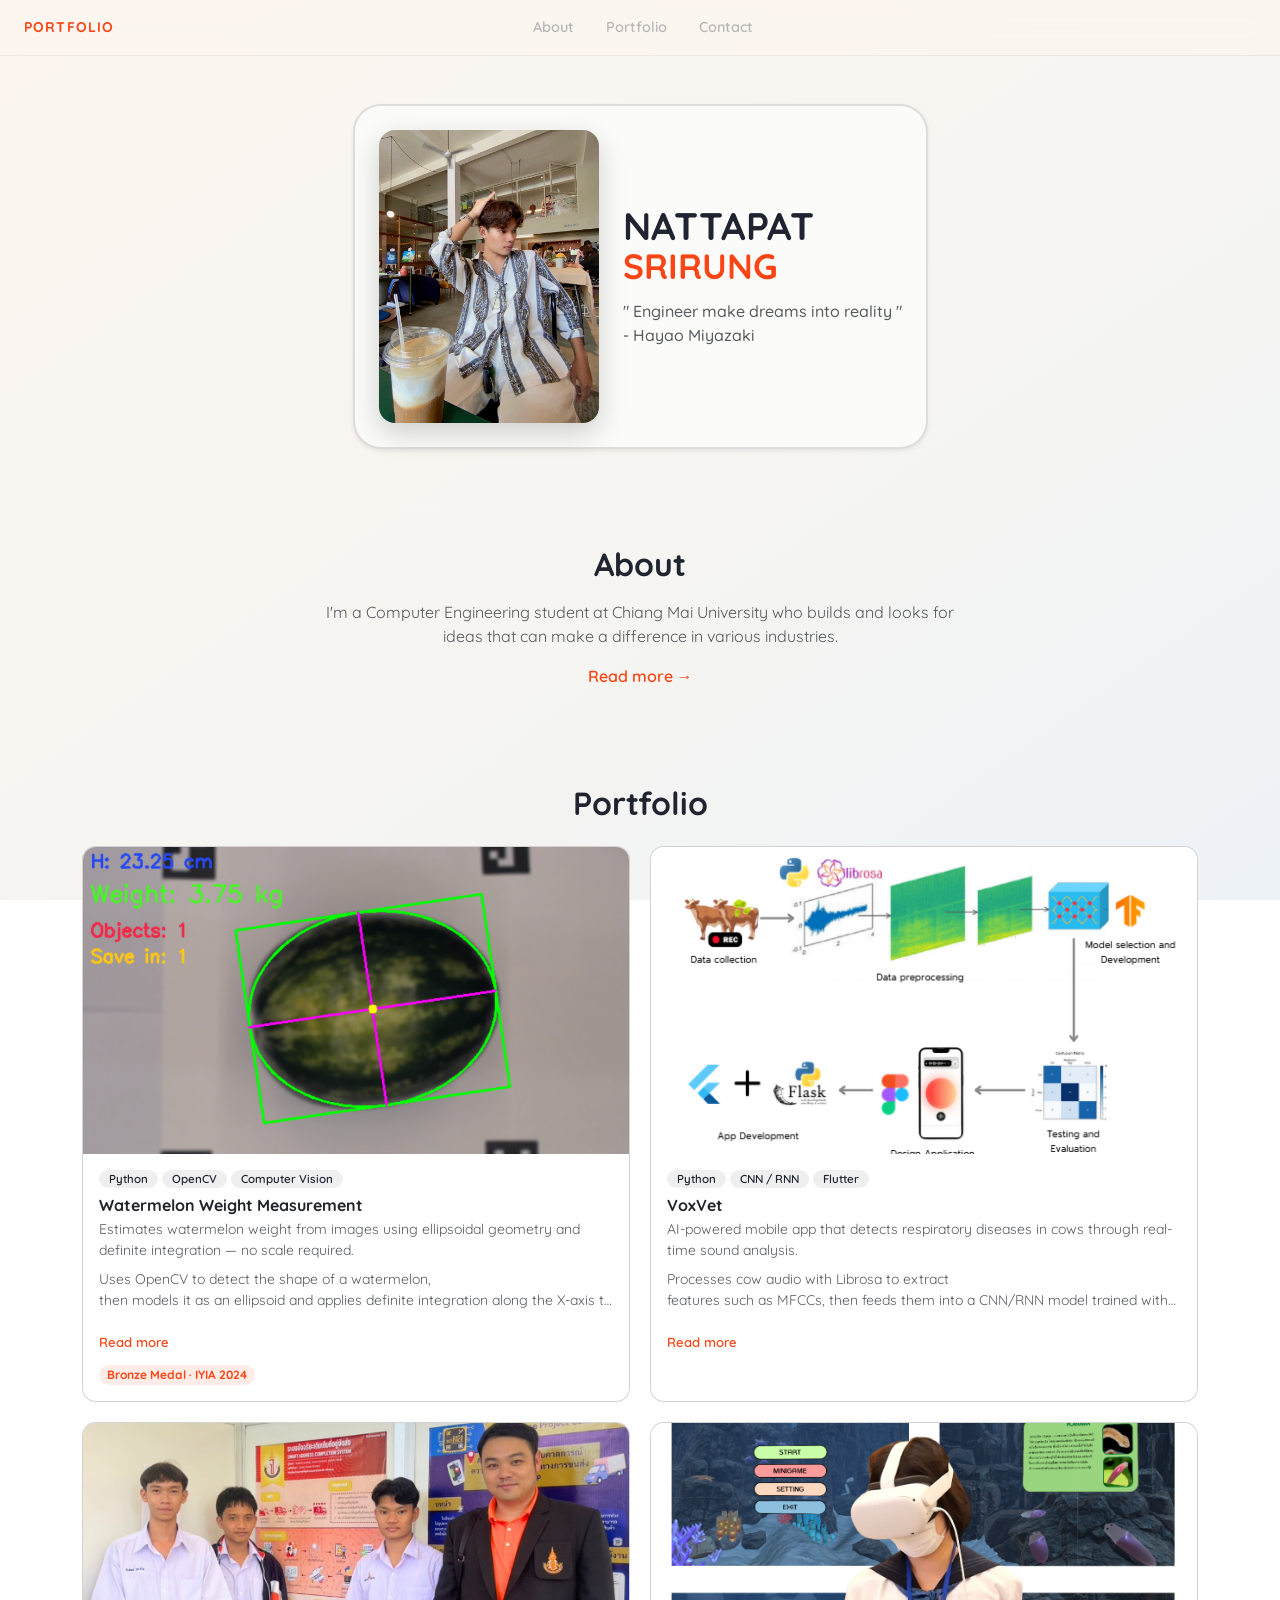
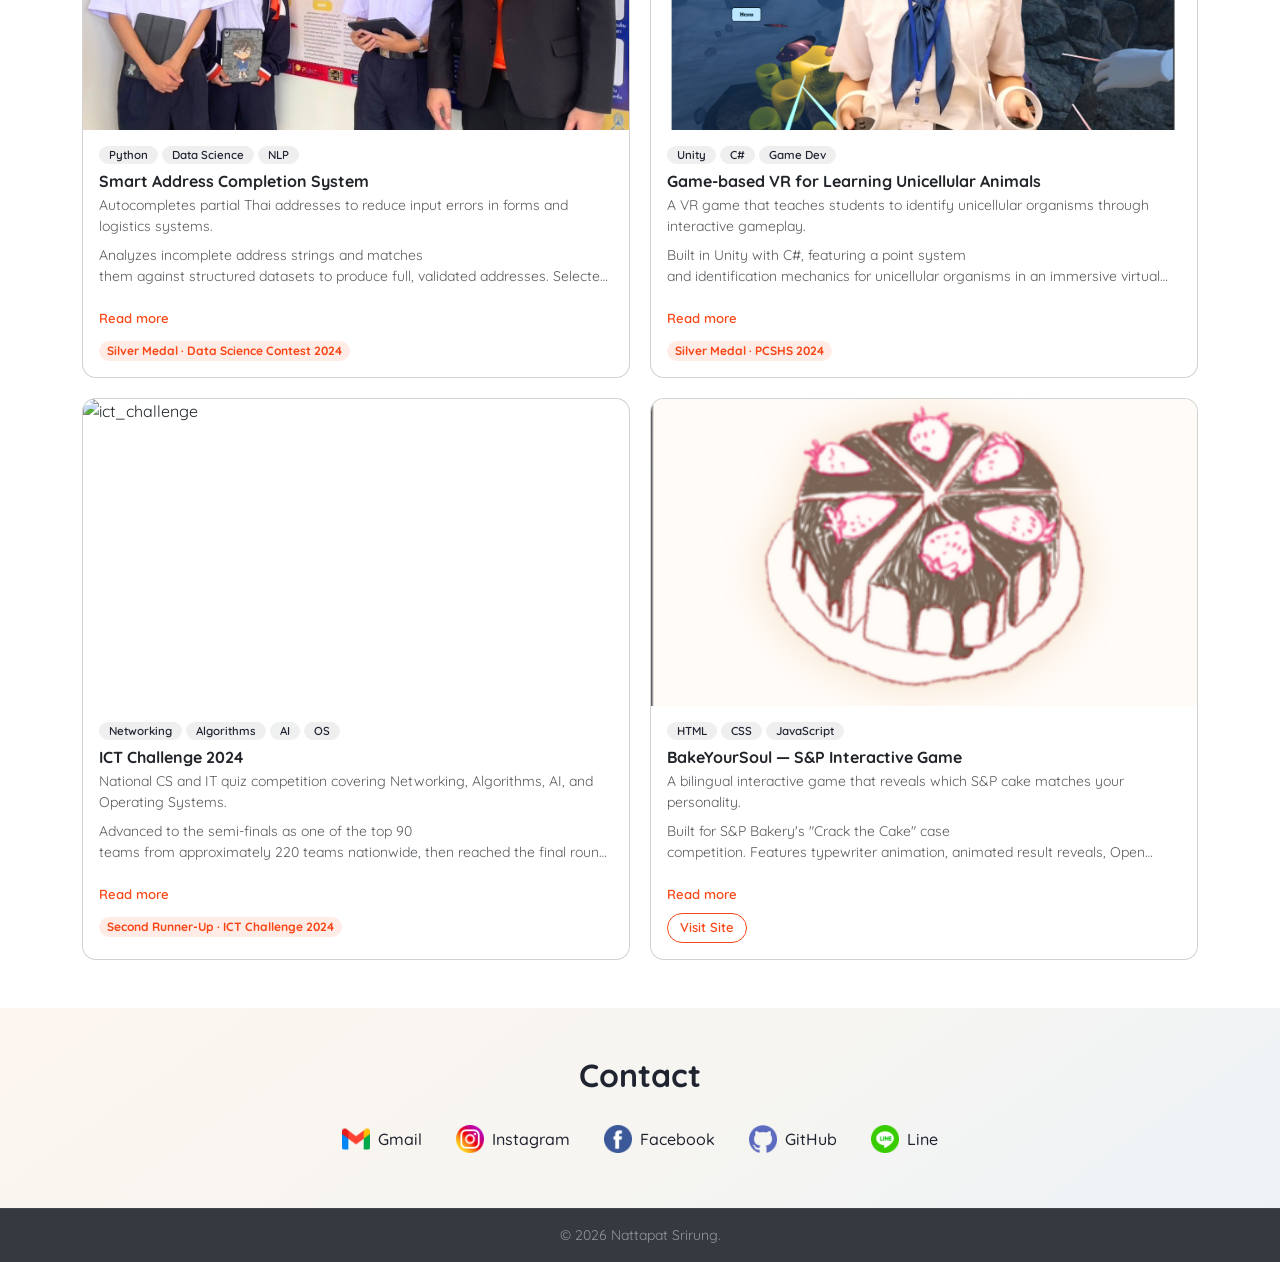
==== index.html @ de03b47b "finish" ====
<!doctype html>
<html lang="en">

<head>
    <meta charset="UTF-8" />
    <meta name="viewport" content="width=device-width, initial-scale=1.0" />
    <title>Portfolio</title>
    <link href="https://cdn.jsdelivr.net/npm/bootstrap@5.3.3/dist/css/bootstrap.min.css" rel="stylesheet" />
    <link rel="stylesheet" href="style.css" />
</head>

<body>
    <div class="d-flex flex-column min-vh-100">

        <nav class="navbar navbar-expand-lg fixed-top custom-navbar">
            <div class="container-fluid px-4 justify-content-between">
                <a class="navbar-brand" href="index.html">PORTFOLIO</a>
                <ul class="navbar-nav nav-links mx-auto">
                    <li class="nav-item"><a class="nav-link" href="about.html">About</a></li>
                    <li class="nav-item"><a class="nav-link" href="#portfolio">Portfolio</a></li>
                    <li class="nav-item"><a class="nav-link" href="#contact">Contact</a></li>
                </ul>
                <div style="width: 100px;"></div>
            </div>
        </nav>

        <main class="flex-grow-1">

            <section class="hero py-5">
                <div class="container d-flex justify-content-center">
                    <div class="card hero-card shadow-sm">
                        <div class="card-body d-flex flex-column flex-md-row align-items-center gap-4 p-4">
                            <img src="img/my_img.jpg" class="hero-photo rounded-4" alt="my_img" />
                            <div>
                                <h1 class="hero-name mb-0">
                                    <span class="first">Nattapat</span>
                                    <span class="last">Srirung</span>
                                </h1>
                                <p class="hero-tagline text-muted mb-0">
                                    " Engineer make dreams into reality " <br>- Hayao Miyazaki
                                </p>
                            </div>
                        </div>
                    </div>
                </div>
            </section>

            <section id="about" class="section py-5 text-center">
                <div class="container">
                    <h2 class="mb-3">About</h2>
                    <p class="text-muted mx-auto mb-3" style="max-width: 640px;">
                        I'm a Computer Engineering student at Chiang Mai University who builds and looks for
                        ideas that can make a difference in various industries.
                    </p>
                    <a href="about.html" class="link-arrow">Read more →</a>
                </div>
            </section>

            <section id="portfolio" class="section py-5">
                <div class="container">
                    <h2 class="text-center mb-4">Portfolio</h2>
                    <div class="proj-grid">

                        <div class="card proj-card">
                            <img src="img/watermelon.png" class="proj-img" alt="Watermelon" />
                            <div class="proj-body">
                                <div class="d-flex flex-wrap gap-1 mb-2">
                                    <span class="badge tech-badge">Python</span>
                                    <span class="badge tech-badge">OpenCV</span>
                                    <span class="badge tech-badge">Computer Vision</span>
                                </div>
                                <h3 class="h6 fw-bold mb-1">Watermelon Weight Measurement</h3>
                                <p class="text-muted small mb-2">Estimates watermelon weight from images using
                                    ellipsoidal geometry and definite integration — no scale required.</p>
                                <input type="checkbox" id="t1" class="read-cb" />
                                <p class="read-body text-muted small">Uses OpenCV to detect the shape of a watermelon,
                                    then models it as an ellipsoid and applies definite integration along the X-axis to
                                    estimate its volume and weight. Accuracy is comparable to conventional weighing
                                    methods.

                                    Awarded Bronze Medal at Innovation Inventors Day (IYIA) in the Agricultural
                                    Innovation and Technology category, August 2024.</p>
                                <label for="t1" class="read-label"></label>
                                <div class="mt-2">
                                    <span class="badge award-badge">Bronze Medal · IYIA 2024</span>
                                </div>
                            </div>
                        </div>

                        <div class="card proj-card">
                            <img src="img/voxvet.png" class="proj-img" alt="VoxVet" />
                            <div class="proj-body">
                                <div class="d-flex flex-wrap gap-1 mb-2">
                                    <span class="badge tech-badge">Python</span>
                                    <span class="badge tech-badge">CNN / RNN</span>
                                    <span class="badge tech-badge">Flutter</span>
                                </div>
                                <h3 class="h6 fw-bold mb-1">VoxVet</h3>
                                <p class="text-muted small mb-2">AI-powered mobile app that detects respiratory diseases
                                    in cows through real-time sound analysis.</p>
                                <input type="checkbox" id="t2" class="read-cb" />
                                <p class="read-body text-muted small">Processes cow audio with Librosa to extract
                                    features such as MFCCs, then feeds them into a CNN/RNN model trained with
                                    TensorFlow. The model is served via a Flask API and connected to a Flutter mobile
                                    app, allowing farmers to assess livestock health directly from their smartphones.
                                </p>
                                <label for="t2" class="read-label"></label>
                            </div>
                        </div>

                        <div class="card proj-card">
                            <img src="img/datasci.png" class="proj-img" alt="datasci"/>
                            <div class="proj-body">
                                <div class="d-flex flex-wrap gap-1 mb-2">
                                    <span class="badge tech-badge">Python</span>
                                    <span class="badge tech-badge">Data Science</span>
                                    <span class="badge tech-badge">NLP</span>
                                </div>
                                <h3 class="h6 fw-bold mb-1">Smart Address Completion System</h3>
                                <p class="text-muted small mb-2">Autocompletes partial Thai addresses to reduce input
                                    errors in forms and logistics systems.</p>
                                <input type="checkbox" id="t3" class="read-cb" />
                                <p class="read-body text-muted small">Analyzes incomplete address strings and matches
                                    them against structured datasets to produce full, validated addresses. Selected as a
                                    finalist from 287 teams nationwide.

                                    Awarded Silver Medal at the Data Science Project Contest 2024, Faculty of Science,
                                    Chiang Mai University.</p>
                                <label for="t3" class="read-label"></label>
                                <div class="mt-2">
                                    <span class="badge award-badge">Silver Medal · Data Science Contest 2024</span>
                                </div>
                            </div>
                        </div>

                        <div class="card proj-card">
                            <img src="img/game_vr.png" class="proj-img" alt="game_vr"/>
                            <div class="proj-body">
                                <div class="d-flex flex-wrap gap-1 mb-2">
                                    <span class="badge tech-badge">Unity</span>
                                    <span class="badge tech-badge">C#</span>
                                    <span class="badge tech-badge">Game Dev</span>
                                </div>
                                <h3 class="h6 fw-bold mb-1">Game-based VR for Learning Unicellular Animals</h3>
                                <p class="text-muted small mb-2">A VR game that teaches students to identify unicellular
                                    organisms through interactive gameplay.</p>
                                <input type="checkbox" id="t4" class="read-cb" />
                                <p class="read-body text-muted small">Built in Unity with C#, featuring a point system
                                    and identification mechanics for unicellular organisms in an immersive virtual
                                    environment. Presented jointly with Tokyo Gakugei University Senior High School as
                                    an oral and poster session in English.

                                    Awarded Silver Medal in the Computer Science category at the PCSHS Science Symposium
                                    2024.</p>
                                <label for="t4" class="read-label"></label>
                                <div class="mt-2">
                                    <span class="badge award-badge">Silver Medal · PCSHS 2024</span>
                                </div>
                            </div>
                        </div>

                        <div class="card proj-card">
                            <img src="img/ict_challenge.png" class="proj-img" alt="ict_challenge"/>
                            <div class="proj-body">
                                <div class="d-flex flex-wrap gap-1 mb-2">
                                    <span class="badge tech-badge">Networking</span>
                                    <span class="badge tech-badge">Algorithms</span>
                                    <span class="badge tech-badge">AI</span>
                                    <span class="badge tech-badge">OS</span>
                                </div>
                                <h3 class="h6 fw-bold mb-1">ICT Challenge 2024</h3>
                                <p class="text-muted small mb-2">National CS and IT quiz competition covering
                                    Networking, Algorithms, AI, and Operating Systems.</p>
                                <input type="checkbox" id="t5" class="read-cb" />
                                <p class="read-body text-muted small">Advanced to the semi-finals as one of the top 90
                                    teams from approximately 220 teams nationwide, then reached the final round among
                                    the top 10 teams at the Faculty of Information Technology, King Mongkut's University
                                    of Technology Thonburi.

                                    Awarded Second Runner-Up with a 3,000 THB scholarship, November 2024.</p>
                                <label for="t5" class="read-label"></label>
                                <div class="mt-2">
                                    <span class="badge award-badge">Second Runner-Up · ICT Challenge 2024</span>
                                </div>
                            </div>
                        </div>

                        <div class="card proj-card">
                            <img src="img/snp.png" class="proj-img" alt="snp"/>
                            <div class="proj-body">
                                <div class="d-flex flex-wrap gap-1 mb-2">
                                    <span class="badge tech-badge">HTML</span>
                                    <span class="badge tech-badge">CSS</span>
                                    <span class="badge tech-badge">JavaScript</span>
                                </div>
                                <h3 class="h6 fw-bold mb-1">BakeYourSoul — S&P Interactive Game</h3>
                                <p class="text-muted small mb-2">A bilingual interactive game that reveals which S&P
                                    cake matches your personality.</p>
                                <input type="checkbox" id="t6" class="read-cb" />
                                <p class="read-body text-muted small">Built for S&P Bakery's "Crack the Cake" case
                                    competition. Features typewriter animation, animated result reveals, Open Graph tags
                                    for social sharing, and image preloading.</p>
                                <label for="t6" class="read-label"></label>
                                <div class="mt-2">
                                    <a href="https://bakeyoursoul.vercel.app/" class="proj-link" target="_blank">Visit
                                        Site</a>
                                </div>
                            </div>
                        </div>

                    </div>
                </div>
            </section>

            <section id="contact" class="section py-5 contact-section text-center">
                <div class="container">
                    <h2 class="mb-0">Contact</h2>
                    <ul class="list-unstyled d-flex flex-wrap justify-content-center gap-2 mt-4 mb-0">
                        <li>
                            <a class="btn contact-btn d-inline-flex align-items-center gap-2"
                                href="mailto:nattapat_srirung@cmu.ac.th">
                                <img src="img/email.png" class="contact-icon" alt="email" />Gmail
                            </a>
                        </li>
                        <li>
                            <a class="btn contact-btn d-inline-flex align-items-center gap-2"
                                href="https://www.instagram.com/jalaleab.__/profilecard/?igsh=dTRqYmVvOGk1bTJ1"
                                target="_blank">
                                <img src="img/ig.png" class="contact-icon" alt="ig" />Instagram
                            </a>
                        </li>
                        <li>
                            <a class="btn contact-btn d-inline-flex align-items-center gap-2"
                                href="https://www.facebook.com/profile.php?id=100011615046114" target="_blank">
                                <img src="img/facebook.png" class="contact-icon" alt="fb" />Facebook
                            </a>
                        </li>
                        <li>
                            <a class="btn contact-btn d-inline-flex align-items-center gap-2"
                                href="https://github.com/JeabtiE" target="_blank">
                                <img src="img/github.png" class="contact-icon" alt="github" />GitHub
                            </a>
                        </li>
                        <li>
                            <a class="btn contact-btn d-inline-flex align-items-center gap-2"
                                href="https://line.me/ti/p/WTSySvk23Z" target="_blank">
                                <img src="img/line.png" class="contact-icon" alt="line" />Line
                            </a>
                        </li>
                    </ul>
                </div>
            </section>

        </main>

        <footer class="footer text-center py-3">
            <p class="small mb-0">© 2026 Nattapat Srirung.</p>
        </footer>

    </div>
</body>

</html>
---- style.css ----
@import url('https://fonts.googleapis.com/css2?family=Quicksand:wght@300;400;500;600;700;800&display=swap');

:root {
    --ink: #1f2430;
    --accent: #FA4616;
    --ease: 0.26s ease;
}

html {
    scroll-behavior: smooth;
}

body {
    font-family: 'Quicksand', sans-serif;
    background: linear-gradient(145deg, #fdf6f0, #f6f5f1 55%, #edf2f7);
    background-attachment: fixed;
}

main {
    padding-top: 56px;
}

.section h2 {
    font-weight: 700;
    color: var(--ink);
}

.custom-navbar {
    height: 56px;
    background: rgba(253, 246, 240, 0.72) !important;
    backdrop-filter: blur(14px);
    -webkit-backdrop-filter: blur(14px);
    border-bottom: 1px solid rgba(31, 36, 48, 0.07);
}

.custom-navbar .navbar-brand {
    font-weight: 700;
    font-size: 0.88rem;
    letter-spacing: 0.08em;
    color: var(--accent);
}

.custom-navbar .nav-link {
    color: var(--ink) !important;
    font-weight: 600;
    font-size: 0.9rem;
    border-radius: 999px;
    padding: 6px 16px !important;
    opacity: 0.3;
    transition: opacity var(--ease), background var(--ease);
}

.custom-navbar .nav-link:hover {
    opacity: 1;
    background: rgba(31, 36, 48, 0.07);
}

.nav-links {
    display: flex !important;
    flex-direction: row;
}

.hero-card {
    max-width: 760px;
    border: 2px solid rgba(31, 36, 48, 0.14);
    border-radius: 28px;
    background: #fbfbf9;
}

.hero-photo {
    width: 220px;
    flex-shrink: 0;
    aspect-ratio: 3 / 4;
    object-fit: cover;
    box-shadow: 0 10px 28px rgba(0, 0, 0, 0.18);
    transition: transform var(--ease);
}

.hero-photo:hover {
    transform: translateY(-4px) scale(1.02);
}

.hero-name {
    font-weight: 800;
    text-transform: uppercase;
    line-height: 1.08;
}

.hero-name .first {
    display: block;
    color: var(--ink);
    font-size: 2.4rem;
}

.hero-name .last {
    display: block;
    color: var(--accent);
    font-size: 2.2rem;
}

.hero-tagline {
    margin-top: 14px;
    font-weight: 500;
}

@media (max-width: 767.98px) {
    .hero-card .card-body {
        text-align: center;
    }
}

.link-arrow {
    display: inline-block;
    font-weight: 600;
    color: var(--accent);
    text-decoration: none;
    transition: transform var(--ease);
}

.link-arrow:hover {
    transform: translateX(4px);
}

.education-item {
    border-radius: 14px;
    transition: transform var(--ease), box-shadow var(--ease);
}

.education-item:hover {
    transform: translateY(-3px);
    box-shadow: 0 10px 36px rgba(0, 0, 0, 0.18);
}

.education-logo {
    width: 52px;
    height: 52px;
    flex-shrink: 0;
    background: #fff;
    border: 1px solid rgba(0, 0, 0, 0.06);
}

.education-logo img {
    width: 70%;
    height: 70%;
    object-fit: contain;
}

.education-date {
    color: var(--accent);
}

.proj-grid {
    display: grid;
    grid-template-columns: repeat(2, 1fr);
    gap: 1.25rem;
}

@media (max-width: 767.98px) {
    .proj-grid {
        grid-template-columns: 1fr;
    }
}

.proj-card {
    border-radius: 14px;
    overflow: hidden;
    transition: transform var(--ease), box-shadow var(--ease);
}

.proj-card:hover {
    transform: translateY(-4px);
    box-shadow: 0 10px 36px rgba(0, 0, 0, 0.18);
}

.proj-img {
    width: 100%;
    aspect-ratio: 16 / 9;
    object-fit: cover;
    display: block;
}

.proj-body {
    padding: 1rem;
}

.tech-badge {
    background: rgba(31, 36, 48, 0.07);
    color: var(--ink);
    font-weight: 600;
    font-size: 0.72rem;
    border-radius: 999px;
    padding: 3px 10px;
}

.award-badge {
    background: rgba(250, 70, 22, 0.10);
    color: var(--accent);
    font-weight: 700;
    border-radius: 999px;
}

.read-cb {
    display: none;
}

.read-body {
    display: -webkit-box;
    -webkit-line-clamp: 2;
    -webkit-box-orient: vertical;
    overflow: hidden;
    white-space: pre-line;
}

.read-cb:checked~.read-body {
    display: block;
    -webkit-line-clamp: unset;
    overflow: visible;
}

.read-label {
    display: inline-block;
    margin-top: 6px;
    font-size: 0.82rem;
    font-weight: 600;
    color: var(--accent);
    cursor: pointer;
}

.read-label:hover {
    text-decoration: underline;
}

.read-label::after {
    content: 'Read more';
}

.read-cb:checked~.read-label::after {
    content: 'Close';
}

.proj-link {
    display: inline-flex;
    align-items: center;
    font-size: 0.82rem;
    font-weight: 600;
    color: var(--accent);
    text-decoration: none;
    border: 1.5px solid var(--accent);
    border-radius: 999px;
    padding: 4px 12px;
    transition: background var(--ease), color var(--ease);
}

.proj-link:hover {
    background: var(--accent);
    color: #fff;
}

.contact-section {
    background: linear-gradient(145deg, #fdf6f0, #f6f5f1 55%, #edf2f7);
}

.contact-btn {
    color: var(--ink);
    font-weight: 500;
    border-radius: 12px;
    transition: background var(--ease), transform var(--ease);
}

.contact-btn:hover {
    background: rgba(31, 36, 48, 0.07);
    transform: translateY(-2px);
}

.contact-icon {
    width: 28px;
    height: 28px;
    object-fit: contain;
}

.footer {
    background: #343a40;
    border-top: 1px solid rgba(255, 255, 255, 0.07);
}

.footer p {
    color: rgba(244, 244, 244, 0.5);
}
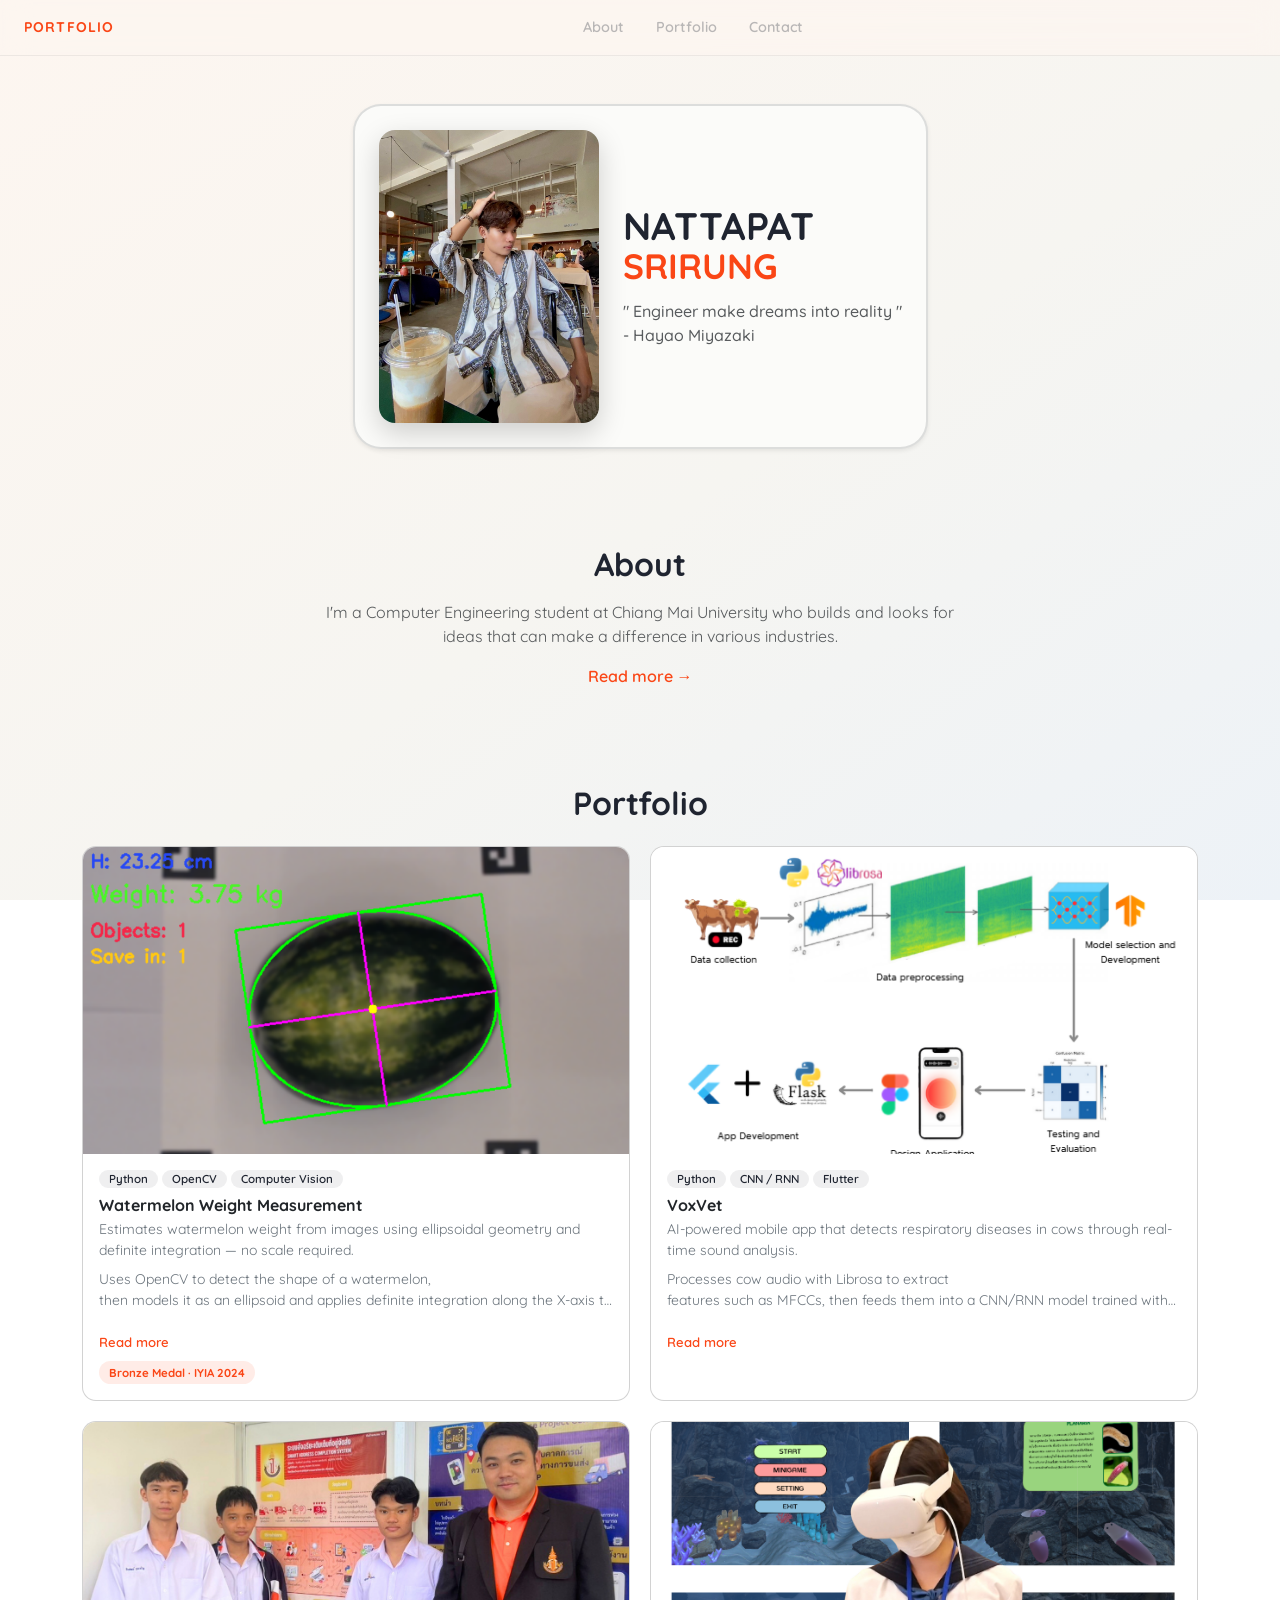
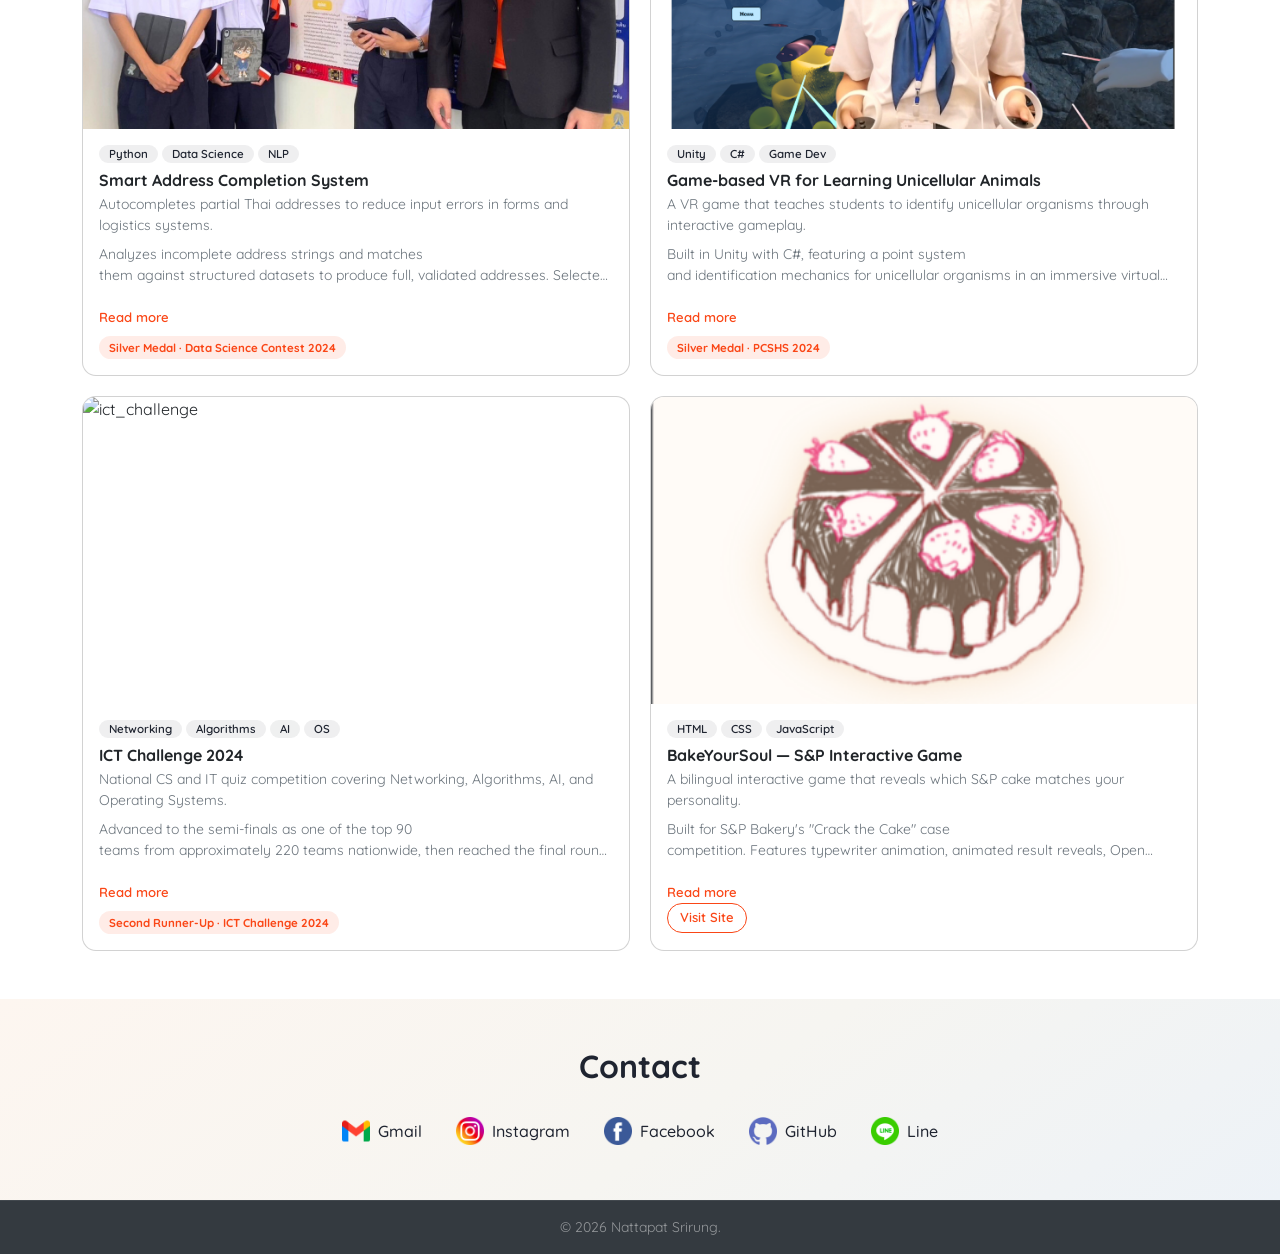
==== commit 4472975e: "finish" ====
--- a/index.html
+++ b/index.html
@@ -4,7 +4,7 @@
 <head>
     <meta charset="UTF-8" />
     <meta name="viewport" content="width=device-width, initial-scale=1.0" />
-    <title>Portfolio</title>
+    <title>My Portfolio</title>
     <link href="https://cdn.jsdelivr.net/npm/bootstrap@5.3.3/dist/css/bootstrap.min.css" rel="stylesheet" />
     <link rel="stylesheet" href="style.css" />
 </head>
@@ -12,15 +12,15 @@
 <body>
     <div class="d-flex flex-column min-vh-100">
 
-        <nav class="navbar navbar-expand-lg fixed-top custom-navbar">
-            <div class="container-fluid px-4 justify-content-between">
-                <a class="navbar-brand" href="index.html">PORTFOLIO</a>
-                <ul class="navbar-nav nav-links mx-auto">
-                    <li class="nav-item"><a class="nav-link" href="about.html">About</a></li>
-                    <li class="nav-item"><a class="nav-link" href="#portfolio">Portfolio</a></li>
-                    <li class="nav-item"><a class="nav-link" href="#contact">Contact</a></li>
+        <nav class="navbar navbar-expand-lg fixed-top site-nav">
+            <div class="container-fluid px-4 site-nav__container">
+                <a class="navbar-brand site-nav__brand" href="index.html">PORTFOLIO</a>
+                <ul class="navbar-nav site-nav__links">
+                    <li class="nav-item"><a class="nav-link site-nav__link" href="about.html">About</a></li>
+                    <li class="nav-item"><a class="nav-link site-nav__link" href="#portfolio">Portfolio</a></li>
+                    <li class="nav-item"><a class="nav-link site-nav__link" href="#contact">Contact</a></li>
                 </ul>
-                <div style="width: 100px;"></div>
+                <div></div>
             </div>
         </nav>
 
@@ -28,15 +28,15 @@
 
             <section class="hero py-5">
                 <div class="container d-flex justify-content-center">
-                    <div class="card hero-card shadow-sm">
+                    <div class="card hero__card shadow-sm">
                         <div class="card-body d-flex flex-column flex-md-row align-items-center gap-4 p-4">
-                            <img src="img/my_img.jpg" class="hero-photo rounded-4" alt="my_img" />
+                            <img src="img/my_img.jpg" class="hero__photo rounded-4" alt="my_img" />
                             <div>
-                                <h1 class="hero-name mb-0">
-                                    <span class="first">Nattapat</span>
-                                    <span class="last">Srirung</span>
+                                <h1 class="hero__name mb-0">
+                                    <span class="hero__name-first">Nattapat</span>
+                                    <span class="hero__name-last">Srirung</span>
                                 </h1>
-                                <p class="hero-tagline text-muted mb-0">
+                                <p class="hero__tagline text-muted mb-0">
                                     " Engineer make dreams into reality " <br>- Hayao Miyazaki
                                 </p>
                             </div>
@@ -48,7 +48,7 @@
             <section id="about" class="section py-5 text-center">
                 <div class="container">
                     <h2 class="mb-3">About</h2>
-                    <p class="text-muted mx-auto mb-3" style="max-width: 640px;">
+                    <p class="about-preview__text text-muted mb-3">
                         I'm a Computer Engineering student at Chiang Mai University who builds and looks for
                         ideas that can make a difference in various industries.
                     </p>
@@ -59,151 +59,151 @@
             <section id="portfolio" class="section py-5">
                 <div class="container">
                     <h2 class="text-center mb-4">Portfolio</h2>
-                    <div class="proj-grid">
-
-                        <div class="card proj-card">
-                            <img src="img/watermelon.png" class="proj-img" alt="Watermelon" />
-                            <div class="proj-body">
-                                <div class="d-flex flex-wrap gap-1 mb-2">
-                                    <span class="badge tech-badge">Python</span>
-                                    <span class="badge tech-badge">OpenCV</span>
-                                    <span class="badge tech-badge">Computer Vision</span>
-                                </div>
-                                <h3 class="h6 fw-bold mb-1">Watermelon Weight Measurement</h3>
-                                <p class="text-muted small mb-2">Estimates watermelon weight from images using
+                    <div class="project-list">
+
+                        <div class="card project-card">
+                            <img src="img/watermelon.png" class="project-card__image" alt="Watermelon" />
+                            <div class="project-card__body">
+                                <div class="project-card__tags">
+                                    <span class="badge project-card__tag">Python</span>
+                                    <span class="badge project-card__tag">OpenCV</span>
+                                    <span class="badge project-card__tag">Computer Vision</span>
+                                </div>
+                                <h3 class="h6 project-card__title">Watermelon Weight Measurement</h3>
+                                <p class="small project-card__summary">Estimates watermelon weight from images using
                                     ellipsoidal geometry and definite integration — no scale required.</p>
-                                <input type="checkbox" id="t1" class="read-cb" />
-                                <p class="read-body text-muted small">Uses OpenCV to detect the shape of a watermelon,
+                                <input type="checkbox" id="read-watermelon" class="project-card__toggle-input" />
+                                <p class="small project-card__details">Uses OpenCV to detect the shape of a watermelon,
                                     then models it as an ellipsoid and applies definite integration along the X-axis to
                                     estimate its volume and weight. Accuracy is comparable to conventional weighing
                                     methods.
 
                                     Awarded Bronze Medal at Innovation Inventors Day (IYIA) in the Agricultural
                                     Innovation and Technology category, August 2024.</p>
-                                <label for="t1" class="read-label"></label>
-                                <div class="mt-2">
-                                    <span class="badge award-badge">Bronze Medal · IYIA 2024</span>
-                                </div>
-                            </div>
-                        </div>
-
-                        <div class="card proj-card">
-                            <img src="img/voxvet.png" class="proj-img" alt="VoxVet" />
-                            <div class="proj-body">
-                                <div class="d-flex flex-wrap gap-1 mb-2">
-                                    <span class="badge tech-badge">Python</span>
-                                    <span class="badge tech-badge">CNN / RNN</span>
-                                    <span class="badge tech-badge">Flutter</span>
-                                </div>
-                                <h3 class="h6 fw-bold mb-1">VoxVet</h3>
-                                <p class="text-muted small mb-2">AI-powered mobile app that detects respiratory diseases
-                                    in cows through real-time sound analysis.</p>
-                                <input type="checkbox" id="t2" class="read-cb" />
-                                <p class="read-body text-muted small">Processes cow audio with Librosa to extract
+                                <label for="read-watermelon" class="project-card__toggle-label"></label>
+                                <div>
+                                    <span class="project-card__award">Bronze Medal · IYIA 2024</span>
+                                </div>
+                            </div>
+                        </div>
+
+                        <div class="card project-card">
+                            <img src="img/voxvet.png" class="project-card__image" alt="VoxVet" />
+                            <div class="project-card__body">
+                                <div class="project-card__tags">
+                                    <span class="badge project-card__tag">Python</span>
+                                    <span class="badge project-card__tag">CNN / RNN</span>
+                                    <span class="badge project-card__tag">Flutter</span>
+                                </div>
+                                <h3 class="h6 project-card__title">VoxVet</h3>
+                                <p class="small project-card__summary">AI-powered mobile app that detects respiratory
+                                    diseases in cows through real-time sound analysis.</p>
+                                <input type="checkbox" id="read-voxvet" class="project-card__toggle-input" />
+                                <p class="small project-card__details">Processes cow audio with Librosa to extract
                                     features such as MFCCs, then feeds them into a CNN/RNN model trained with
                                     TensorFlow. The model is served via a Flask API and connected to a Flutter mobile
                                     app, allowing farmers to assess livestock health directly from their smartphones.
                                 </p>
-                                <label for="t2" class="read-label"></label>
-                            </div>
-                        </div>
-
-                        <div class="card proj-card">
-                            <img src="img/datasci.png" class="proj-img" alt="datasci"/>
-                            <div class="proj-body">
-                                <div class="d-flex flex-wrap gap-1 mb-2">
-                                    <span class="badge tech-badge">Python</span>
-                                    <span class="badge tech-badge">Data Science</span>
-                                    <span class="badge tech-badge">NLP</span>
-                                </div>
-                                <h3 class="h6 fw-bold mb-1">Smart Address Completion System</h3>
-                                <p class="text-muted small mb-2">Autocompletes partial Thai addresses to reduce input
-                                    errors in forms and logistics systems.</p>
-                                <input type="checkbox" id="t3" class="read-cb" />
-                                <p class="read-body text-muted small">Analyzes incomplete address strings and matches
-                                    them against structured datasets to produce full, validated addresses. Selected as a
-                                    finalist from 287 teams nationwide.
+                                <label for="read-voxvet" class="project-card__toggle-label"></label>
+                            </div>
+                        </div>
+
+                        <div class="card project-card">
+                            <img src="img/datasci.png" class="project-card__image" alt="datasci" />
+                            <div class="project-card__body">
+                                <div class="project-card__tags">
+                                    <span class="badge project-card__tag">Python</span>
+                                    <span class="badge project-card__tag">Data Science</span>
+                                    <span class="badge project-card__tag">NLP</span>
+                                </div>
+                                <h3 class="h6 project-card__title">Smart Address Completion System</h3>
+                                <p class="small project-card__summary">Autocompletes partial Thai addresses to reduce
+                                    input errors in forms and logistics systems.</p>
+                                <input type="checkbox" id="read-address" class="project-card__toggle-input" />
+                                <p class="small project-card__details">Analyzes incomplete address strings and matches
+                                    them against structured datasets to produce full, validated addresses. Selected as
+                                    a finalist from 287 teams nationwide.
 
                                     Awarded Silver Medal at the Data Science Project Contest 2024, Faculty of Science,
                                     Chiang Mai University.</p>
-                                <label for="t3" class="read-label"></label>
-                                <div class="mt-2">
-                                    <span class="badge award-badge">Silver Medal · Data Science Contest 2024</span>
-                                </div>
-                            </div>
-                        </div>
-
-                        <div class="card proj-card">
-                            <img src="img/game_vr.png" class="proj-img" alt="game_vr"/>
-                            <div class="proj-body">
-                                <div class="d-flex flex-wrap gap-1 mb-2">
-                                    <span class="badge tech-badge">Unity</span>
-                                    <span class="badge tech-badge">C#</span>
-                                    <span class="badge tech-badge">Game Dev</span>
-                                </div>
-                                <h3 class="h6 fw-bold mb-1">Game-based VR for Learning Unicellular Animals</h3>
-                                <p class="text-muted small mb-2">A VR game that teaches students to identify unicellular
-                                    organisms through interactive gameplay.</p>
-                                <input type="checkbox" id="t4" class="read-cb" />
-                                <p class="read-body text-muted small">Built in Unity with C#, featuring a point system
+                                <label for="read-address" class="project-card__toggle-label"></label>
+                                <div>
+                                    <span class="project-card__award">Silver Medal · Data Science Contest 2024</span>
+                                </div>
+                            </div>
+                        </div>
+
+                        <div class="card project-card">
+                            <img src="img/game_vr.png" class="project-card__image" alt="game_vr" />
+                            <div class="project-card__body">
+                                <div class="project-card__tags">
+                                    <span class="badge project-card__tag">Unity</span>
+                                    <span class="badge project-card__tag">C#</span>
+                                    <span class="badge project-card__tag">Game Dev</span>
+                                </div>
+                                <h3 class="h6 project-card__title">Game-based VR for Learning Unicellular Animals</h3>
+                                <p class="small project-card__summary">A VR game that teaches students to identify
+                                    unicellular organisms through interactive gameplay.</p>
+                                <input type="checkbox" id="read-vr-game" class="project-card__toggle-input" />
+                                <p class="small project-card__details">Built in Unity with C#, featuring a point system
                                     and identification mechanics for unicellular organisms in an immersive virtual
                                     environment. Presented jointly with Tokyo Gakugei University Senior High School as
                                     an oral and poster session in English.
 
-                                    Awarded Silver Medal in the Computer Science category at the PCSHS Science Symposium
-                                    2024.</p>
-                                <label for="t4" class="read-label"></label>
-                                <div class="mt-2">
-                                    <span class="badge award-badge">Silver Medal · PCSHS 2024</span>
-                                </div>
-                            </div>
-                        </div>
-
-                        <div class="card proj-card">
-                            <img src="img/ict_challenge.png" class="proj-img" alt="ict_challenge"/>
-                            <div class="proj-body">
-                                <div class="d-flex flex-wrap gap-1 mb-2">
-                                    <span class="badge tech-badge">Networking</span>
-                                    <span class="badge tech-badge">Algorithms</span>
-                                    <span class="badge tech-badge">AI</span>
-                                    <span class="badge tech-badge">OS</span>
-                                </div>
-                                <h3 class="h6 fw-bold mb-1">ICT Challenge 2024</h3>
-                                <p class="text-muted small mb-2">National CS and IT quiz competition covering
+                                    Awarded Silver Medal in the Computer Science category at the PCSHS Science
+                                    Symposium 2024.</p>
+                                <label for="read-vr-game" class="project-card__toggle-label"></label>
+                                <div>
+                                    <span class="project-card__award">Silver Medal · PCSHS 2024</span>
+                                </div>
+                            </div>
+                        </div>
+
+                        <div class="card project-card">
+                            <img src="img/ict_challenge.png" class="project-card__image" alt="ict_challenge" />
+                            <div class="project-card__body">
+                                <div class="project-card__tags">
+                                    <span class="badge project-card__tag">Networking</span>
+                                    <span class="badge project-card__tag">Algorithms</span>
+                                    <span class="badge project-card__tag">AI</span>
+                                    <span class="badge project-card__tag">OS</span>
+                                </div>
+                                <h3 class="h6 project-card__title">ICT Challenge 2024</h3>
+                                <p class="small project-card__summary">National CS and IT quiz competition covering
                                     Networking, Algorithms, AI, and Operating Systems.</p>
-                                <input type="checkbox" id="t5" class="read-cb" />
-                                <p class="read-body text-muted small">Advanced to the semi-finals as one of the top 90
+                                <input type="checkbox" id="read-ict-challenge" class="project-card__toggle-input" />
+                                <p class="small project-card__details">Advanced to the semi-finals as one of the top 90
                                     teams from approximately 220 teams nationwide, then reached the final round among
-                                    the top 10 teams at the Faculty of Information Technology, King Mongkut's University
-                                    of Technology Thonburi.
+                                    the top 10 teams at the Faculty of Information Technology, King Mongkut's
+                                    University of Technology Thonburi.
 
                                     Awarded Second Runner-Up with a 3,000 THB scholarship, November 2024.</p>
-                                <label for="t5" class="read-label"></label>
-                                <div class="mt-2">
-                                    <span class="badge award-badge">Second Runner-Up · ICT Challenge 2024</span>
-                                </div>
-                            </div>
-                        </div>
-
-                        <div class="card proj-card">
-                            <img src="img/snp.png" class="proj-img" alt="snp"/>
-                            <div class="proj-body">
-                                <div class="d-flex flex-wrap gap-1 mb-2">
-                                    <span class="badge tech-badge">HTML</span>
-                                    <span class="badge tech-badge">CSS</span>
-                                    <span class="badge tech-badge">JavaScript</span>
-                                </div>
-                                <h3 class="h6 fw-bold mb-1">BakeYourSoul — S&P Interactive Game</h3>
-                                <p class="text-muted small mb-2">A bilingual interactive game that reveals which S&P
-                                    cake matches your personality.</p>
-                                <input type="checkbox" id="t6" class="read-cb" />
-                                <p class="read-body text-muted small">Built for S&P Bakery's "Crack the Cake" case
-                                    competition. Features typewriter animation, animated result reveals, Open Graph tags
-                                    for social sharing, and image preloading.</p>
-                                <label for="t6" class="read-label"></label>
-                                <div class="mt-2">
-                                    <a href="https://bakeyoursoul.vercel.app/" class="proj-link" target="_blank">Visit
-                                        Site</a>
+                                <label for="read-ict-challenge" class="project-card__toggle-label"></label>
+                                <div>
+                                    <span class="project-card__award">Second Runner-Up · ICT Challenge 2024</span>
+                                </div>
+                            </div>
+                        </div>
+
+                        <div class="card project-card">
+                            <img src="img/snp.png" class="project-card__image" alt="snp" />
+                            <div class="project-card__body">
+                                <div class="project-card__tags">
+                                    <span class="badge project-card__tag">HTML</span>
+                                    <span class="badge project-card__tag">CSS</span>
+                                    <span class="badge project-card__tag">JavaScript</span>
+                                </div>
+                                <h3 class="h6 project-card__title">BakeYourSoul — S&P Interactive Game</h3>
+                                <p class="small project-card__summary">A bilingual interactive game that reveals which
+                                    S&P cake matches your personality.</p>
+                                <input type="checkbox" id="read-snp" class="project-card__toggle-input" />
+                                <p class="small project-card__details">Built for S&P Bakery's "Crack the Cake" case
+                                    competition. Features typewriter animation, animated result reveals, Open Graph
+                                    tags for social sharing, and image preloading.</p>
+                                <label for="read-snp" class="project-card__toggle-label"></label>
+                                <div>
+                                    <a href="https://bakeyoursoul.vercel.app/" class="project-card__link"
+                                        target="_blank">Visit Site</a>
                                 </div>
                             </div>
                         </div>
@@ -215,36 +215,36 @@
             <section id="contact" class="section py-5 contact-section text-center">
                 <div class="container">
                     <h2 class="mb-0">Contact</h2>
-                    <ul class="list-unstyled d-flex flex-wrap justify-content-center gap-2 mt-4 mb-0">
-                        <li>
-                            <a class="btn contact-btn d-inline-flex align-items-center gap-2"
+                    <ul class="list-unstyled contact-list mt-4 mb-0">
+                        <li>
+                            <a class="btn contact-list__link d-inline-flex align-items-center gap-2"
                                 href="mailto:nattapat_srirung@cmu.ac.th">
-                                <img src="img/email.png" class="contact-icon" alt="email" />Gmail
-                            </a>
-                        </li>
-                        <li>
-                            <a class="btn contact-btn d-inline-flex align-items-center gap-2"
+                                <img src="img/email.png" class="contact-list__icon" alt="email" />Gmail
+                            </a>
+                        </li>
+                        <li>
+                            <a class="btn contact-list__link d-inline-flex align-items-center gap-2"
                                 href="https://www.instagram.com/jalaleab.__/profilecard/?igsh=dTRqYmVvOGk1bTJ1"
                                 target="_blank">
-                                <img src="img/ig.png" class="contact-icon" alt="ig" />Instagram
-                            </a>
-                        </li>
-                        <li>
-                            <a class="btn contact-btn d-inline-flex align-items-center gap-2"
+                                <img src="img/ig.png" class="contact-list__icon" alt="ig" />Instagram
+                            </a>
+                        </li>
+                        <li>
+                            <a class="btn contact-list__link d-inline-flex align-items-center gap-2"
                                 href="https://www.facebook.com/profile.php?id=100011615046114" target="_blank">
-                                <img src="img/facebook.png" class="contact-icon" alt="fb" />Facebook
-                            </a>
-                        </li>
-                        <li>
-                            <a class="btn contact-btn d-inline-flex align-items-center gap-2"
+                                <img src="img/facebook.png" class="contact-list__icon" alt="fb" />Facebook
+                            </a>
+                        </li>
+                        <li>
+                            <a class="btn contact-list__link d-inline-flex align-items-center gap-2"
                                 href="https://github.com/JeabtiE" target="_blank">
-                                <img src="img/github.png" class="contact-icon" alt="github" />GitHub
-                            </a>
-                        </li>
-                        <li>
-                            <a class="btn contact-btn d-inline-flex align-items-center gap-2"
+                                <img src="img/github.png" class="contact-list__icon" alt="github" />GitHub
+                            </a>
+                        </li>
+                        <li>
+                            <a class="btn contact-list__link d-inline-flex align-items-center gap-2"
                                 href="https://line.me/ti/p/WTSySvk23Z" target="_blank">
-                                <img src="img/line.png" class="contact-icon" alt="line" />Line
+                                <img src="img/line.png" class="contact-list__icon" alt="line" />Line
                             </a>
                         </li>
                     </ul>
@@ -253,8 +253,8 @@
 
         </main>
 
-        <footer class="footer text-center py-3">
-            <p class="small mb-0">© 2026 Nattapat Srirung.</p>
+        <footer class="site-footer text-center py-3">
+            <p class="small site-footer__text mb-0">© 2026 Nattapat Srirung.</p>
         </footer>
 
     </div>
--- a/style.css
+++ b/style.css
@@ -4,6 +4,9 @@
     --ink: #1f2430;
     --accent: #FA4616;
     --ease: 0.26s ease;
+    --content-narrow: 640px;
+    --content-medium: 760px;
+    --nav-height: 56px;
 }
 
 html {
@@ -17,7 +20,7 @@
 }
 
 main {
-    padding-top: 56px;
+    padding-top: var(--nav-height);
 }
 
 .section h2 {
@@ -25,22 +28,36 @@
     color: var(--ink);
 }
 
-.custom-navbar {
-    height: 56px;
+.site-nav {
+    height: var(--nav-height);
     background: rgba(253, 246, 240, 0.72) !important;
     backdrop-filter: blur(14px);
     -webkit-backdrop-filter: blur(14px);
     border-bottom: 1px solid rgba(31, 36, 48, 0.07);
 }
 
-.custom-navbar .navbar-brand {
+.site-nav__container {
+    display: grid;
+    grid-template-columns: 1fr auto 1fr;
+    align-items: center;
+    height: 100%;
+}
+
+.site-nav__brand {
     font-weight: 700;
     font-size: 0.88rem;
     letter-spacing: 0.08em;
     color: var(--accent);
-}
-
-.custom-navbar .nav-link {
+    justify-self: start;
+}
+
+.site-nav__links {
+    display: flex !important;
+    flex-direction: row;
+    justify-self: center;
+}
+
+.site-nav__link {
     color: var(--ink) !important;
     font-weight: 600;
     font-size: 0.9rem;
@@ -50,24 +67,18 @@
     transition: opacity var(--ease), background var(--ease);
 }
 
-.custom-navbar .nav-link:hover {
+.site-nav__link:hover {
     opacity: 1;
     background: rgba(31, 36, 48, 0.07);
 }
-
-.nav-links {
-    display: flex !important;
-    flex-direction: row;
-}
-
-.hero-card {
-    max-width: 760px;
+.hero__card {
+    max-width: var(--content-medium);
     border: 2px solid rgba(31, 36, 48, 0.14);
     border-radius: 28px;
     background: #fbfbf9;
 }
 
-.hero-photo {
+.hero__photo {
     width: 220px;
     flex-shrink: 0;
     aspect-ratio: 3 / 4;
@@ -76,39 +87,45 @@
     transition: transform var(--ease);
 }
 
-.hero-photo:hover {
+.hero__photo:hover {
     transform: translateY(-4px) scale(1.02);
 }
 
-.hero-name {
+.hero__name {
     font-weight: 800;
     text-transform: uppercase;
     line-height: 1.08;
 }
 
-.hero-name .first {
+.hero__name-first {
     display: block;
     color: var(--ink);
     font-size: 2.4rem;
 }
 
-.hero-name .last {
+.hero__name-last {
     display: block;
     color: var(--accent);
     font-size: 2.2rem;
 }
 
-.hero-tagline {
+.hero__tagline {
     margin-top: 14px;
     font-weight: 500;
 }
 
 @media (max-width: 767.98px) {
-    .hero-card .card-body {
+    .hero__card .card-body {
         text-align: center;
     }
 }
 
+.about-preview__text {
+    max-width: var(--content-narrow);
+    margin-left: auto;
+    margin-right: auto;
+}
+
 .link-arrow {
     display: inline-block;
     font-weight: 600;
@@ -121,17 +138,25 @@
     transform: translateX(4px);
 }
 
-.education-item {
+.about-page {
+    max-width: var(--content-medium);
+}
+
+.about-page__section-title {
+    font-weight: 700;
+}
+
+.education-card {
     border-radius: 14px;
     transition: transform var(--ease), box-shadow var(--ease);
 }
 
-.education-item:hover {
+.education-card:hover {
     transform: translateY(-3px);
     box-shadow: 0 10px 36px rgba(0, 0, 0, 0.18);
 }
 
-.education-logo {
+.education-card__logo {
     width: 52px;
     height: 52px;
     flex-shrink: 0;
@@ -139,51 +164,72 @@
     border: 1px solid rgba(0, 0, 0, 0.06);
 }
 
-.education-logo img {
+.education-card__logo img {
     width: 70%;
     height: 70%;
     object-fit: contain;
 }
 
-.education-date {
-    color: var(--accent);
-}
-
-.proj-grid {
+.education-card__name {
+    font-weight: 700;
+}
+
+.education-card__location {
+    color: #6c757d;
+}
+
+.education-card__degree {
+    font-weight: 600;
+}
+
+.education-card__date {
+    color: var(--accent);
+    font-weight: 700;
+    text-transform: uppercase;
+}
+
+.project-list {
     display: grid;
     grid-template-columns: repeat(2, 1fr);
     gap: 1.25rem;
 }
 
 @media (max-width: 767.98px) {
-    .proj-grid {
+    .project-list {
         grid-template-columns: 1fr;
     }
 }
 
-.proj-card {
+.project-card {
     border-radius: 14px;
     overflow: hidden;
     transition: transform var(--ease), box-shadow var(--ease);
 }
 
-.proj-card:hover {
+.project-card:hover {
     transform: translateY(-4px);
     box-shadow: 0 10px 36px rgba(0, 0, 0, 0.18);
 }
 
-.proj-img {
+.project-card__image {
     width: 100%;
     aspect-ratio: 16 / 9;
     object-fit: cover;
     display: block;
 }
 
-.proj-body {
+.project-card__body {
     padding: 1rem;
 }
 
-.tech-badge {
+.project-card__tags {
+    display: flex;
+    flex-wrap: wrap;
+    gap: 0.25rem;
+    margin-bottom: 0.5rem;
+}
+
+.project-card__tag {
     background: rgba(31, 36, 48, 0.07);
     color: var(--ink);
     font-weight: 600;
@@ -192,32 +238,36 @@
     padding: 3px 10px;
 }
 
-.award-badge {
-    background: rgba(250, 70, 22, 0.10);
-    color: var(--accent);
-    font-weight: 700;
-    border-radius: 999px;
-}
-
-.read-cb {
+.project-card__title {
+    font-weight: 700;
+    margin-bottom: 0.25rem;
+}
+
+.project-card__summary {
+    color: #6c757d;
+    margin-bottom: 0.5rem;
+}
+
+.project-card__toggle-input {
     display: none;
 }
 
-.read-body {
+.project-card__details {
     display: -webkit-box;
     -webkit-line-clamp: 2;
     -webkit-box-orient: vertical;
     overflow: hidden;
     white-space: pre-line;
-}
-
-.read-cb:checked~.read-body {
+    color: #6c757d;
+}
+
+.project-card__toggle-input:checked~.project-card__details {
     display: block;
     -webkit-line-clamp: unset;
     overflow: visible;
 }
 
-.read-label {
+.project-card__toggle-label {
     display: inline-block;
     margin-top: 6px;
     font-size: 0.82rem;
@@ -226,19 +276,30 @@
     cursor: pointer;
 }
 
-.read-label:hover {
+.project-card__toggle-label:hover {
     text-decoration: underline;
 }
 
-.read-label::after {
+.project-card__toggle-label::after {
     content: 'Read more';
 }
 
-.read-cb:checked~.read-label::after {
+.project-card__toggle-input:checked~.project-card__toggle-label::after {
     content: 'Close';
 }
 
-.proj-link {
+.project-card__award {
+    margin-top: 0.5rem;
+    display: inline-block;
+    background: rgba(250, 70, 22, 0.10);
+    color: var(--accent);
+    font-weight: 700;
+    border-radius: 999px;
+    padding: 3px 10px;
+    font-size: 0.72rem;
+}
+
+.project-card__link {
     display: inline-flex;
     align-items: center;
     font-size: 0.82rem;
@@ -251,38 +312,44 @@
     transition: background var(--ease), color var(--ease);
 }
 
-.proj-link:hover {
+.project-card__link:hover {
     background: var(--accent);
     color: #fff;
 }
-
 .contact-section {
     background: linear-gradient(145deg, #fdf6f0, #f6f5f1 55%, #edf2f7);
 }
 
-.contact-btn {
+.contact-list {
+    display: flex;
+    flex-wrap: wrap;
+    justify-content: center;
+    gap: 0.5rem;
+}
+
+.contact-list__link {
     color: var(--ink);
     font-weight: 500;
     border-radius: 12px;
     transition: background var(--ease), transform var(--ease);
 }
 
-.contact-btn:hover {
+.contact-list__link:hover {
     background: rgba(31, 36, 48, 0.07);
     transform: translateY(-2px);
 }
 
-.contact-icon {
+.contact-list__icon {
     width: 28px;
     height: 28px;
     object-fit: contain;
 }
 
-.footer {
+.site-footer {
     background: #343a40;
     border-top: 1px solid rgba(255, 255, 255, 0.07);
 }
 
-.footer p {
+.site-footer__text {
     color: rgba(244, 244, 244, 0.5);
 }
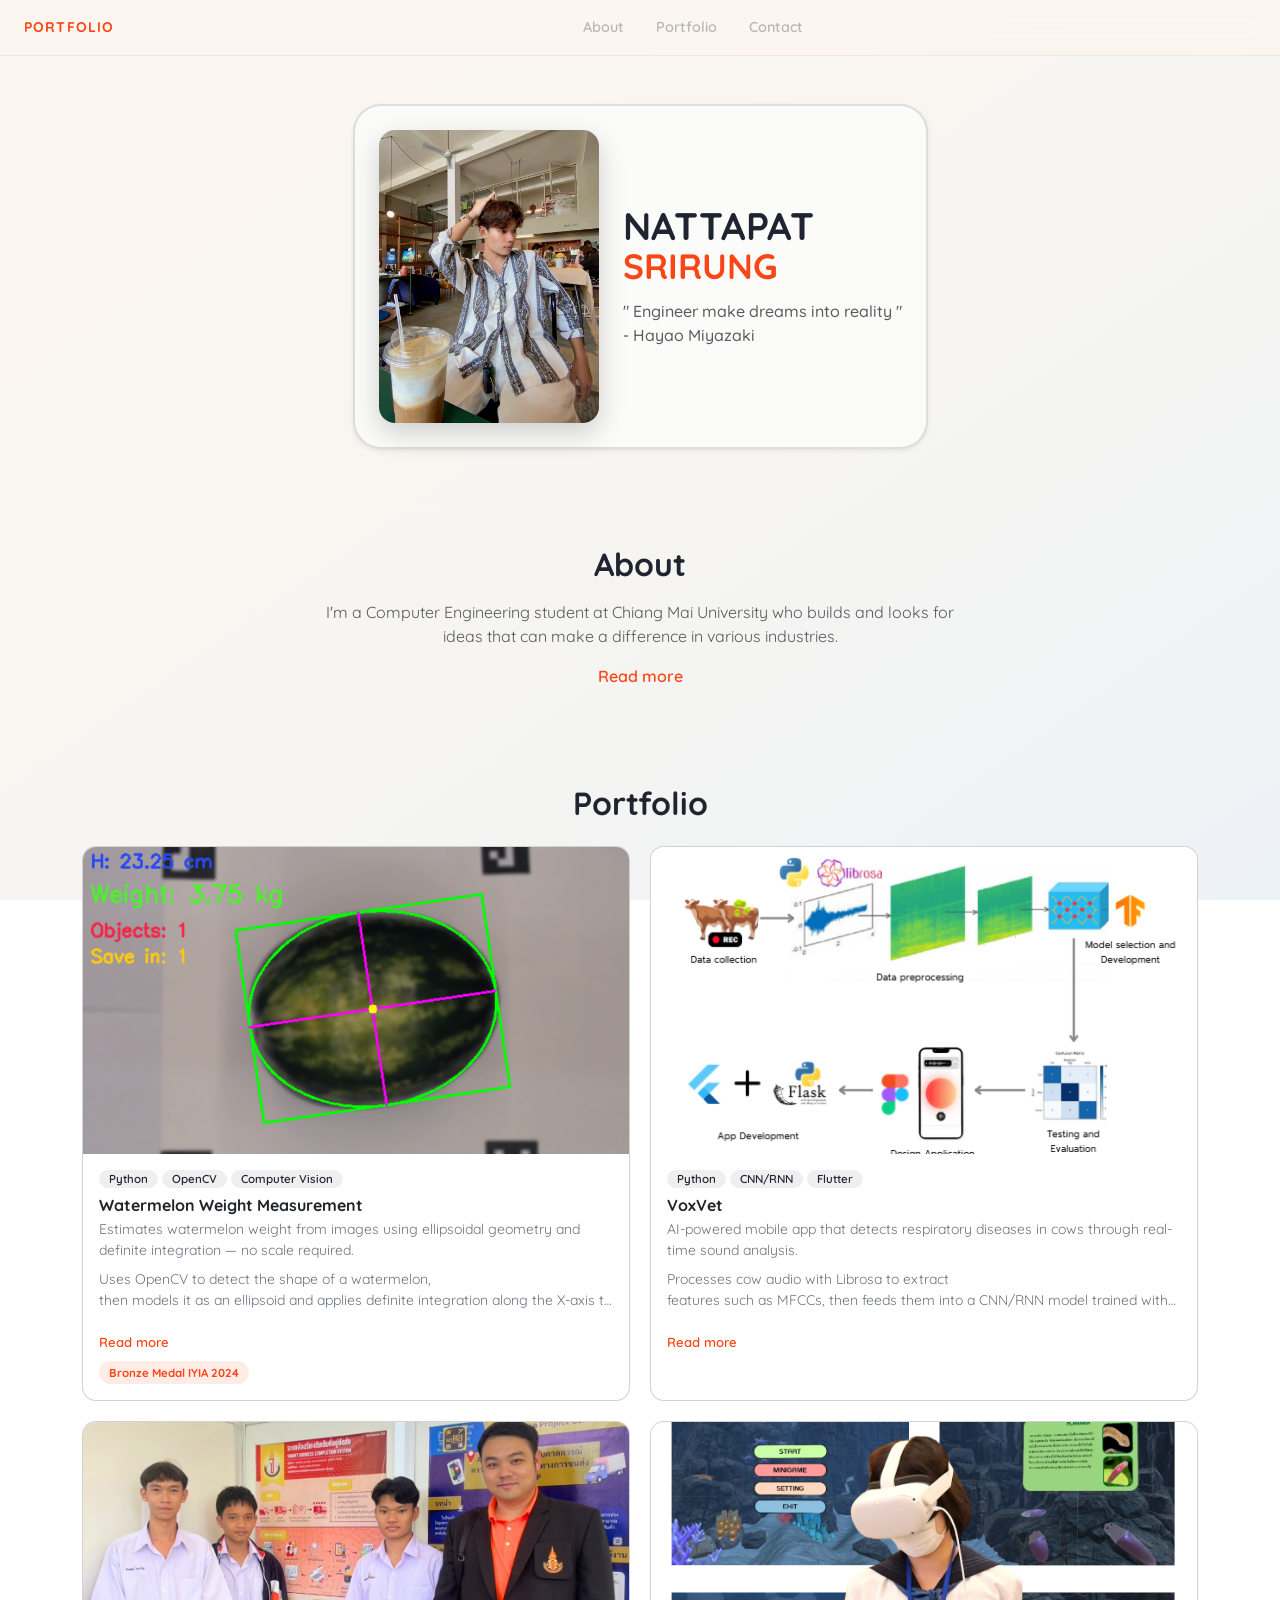
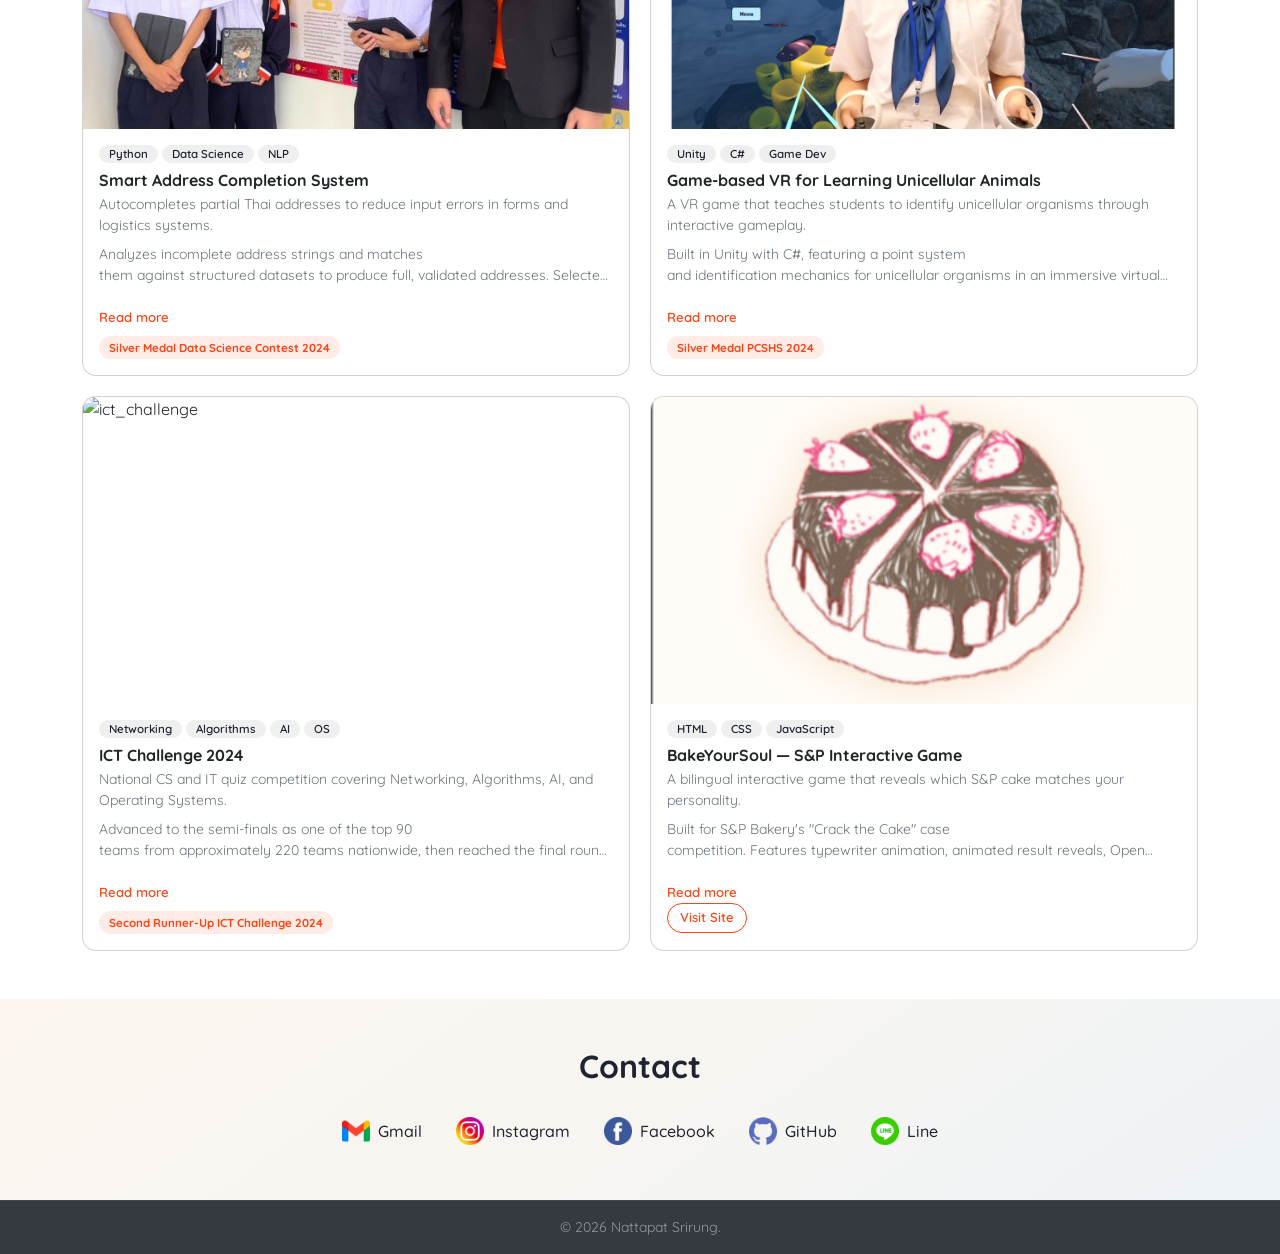
==== commit 8757533d: "finish" ====
--- a/index.html
+++ b/index.html
@@ -52,7 +52,7 @@
                         I'm a Computer Engineering student at Chiang Mai University who builds and looks for
                         ideas that can make a difference in various industries.
                     </p>
-                    <a href="about.html" class="link-arrow">Read more →</a>
+                    <a href="about.html" class="link-arrow">Read more</a>
                 </div>
             </section>
 
@@ -82,7 +82,7 @@
                                     Innovation and Technology category, August 2024.</p>
                                 <label for="read-watermelon" class="project-card__toggle-label"></label>
                                 <div>
-                                    <span class="project-card__award">Bronze Medal · IYIA 2024</span>
+                                    <span class="project-card__award">Bronze Medal IYIA 2024</span>
                                 </div>
                             </div>
                         </div>
@@ -92,7 +92,7 @@
                             <div class="project-card__body">
                                 <div class="project-card__tags">
                                     <span class="badge project-card__tag">Python</span>
-                                    <span class="badge project-card__tag">CNN / RNN</span>
+                                    <span class="badge project-card__tag">CNN/RNN</span>
                                     <span class="badge project-card__tag">Flutter</span>
                                 </div>
                                 <h3 class="h6 project-card__title">VoxVet</h3>
@@ -128,7 +128,7 @@
                                     Chiang Mai University.</p>
                                 <label for="read-address" class="project-card__toggle-label"></label>
                                 <div>
-                                    <span class="project-card__award">Silver Medal · Data Science Contest 2024</span>
+                                    <span class="project-card__award">Silver Medal Data Science Contest 2024</span>
                                 </div>
                             </div>
                         </div>
@@ -154,7 +154,7 @@
                                     Symposium 2024.</p>
                                 <label for="read-vr-game" class="project-card__toggle-label"></label>
                                 <div>
-                                    <span class="project-card__award">Silver Medal · PCSHS 2024</span>
+                                    <span class="project-card__award">Silver Medal PCSHS 2024</span>
                                 </div>
                             </div>
                         </div>
@@ -180,7 +180,7 @@
                                     Awarded Second Runner-Up with a 3,000 THB scholarship, November 2024.</p>
                                 <label for="read-ict-challenge" class="project-card__toggle-label"></label>
                                 <div>
-                                    <span class="project-card__award">Second Runner-Up · ICT Challenge 2024</span>
+                                    <span class="project-card__award">Second Runner-Up ICT Challenge 2024</span>
                                 </div>
                             </div>
                         </div>
